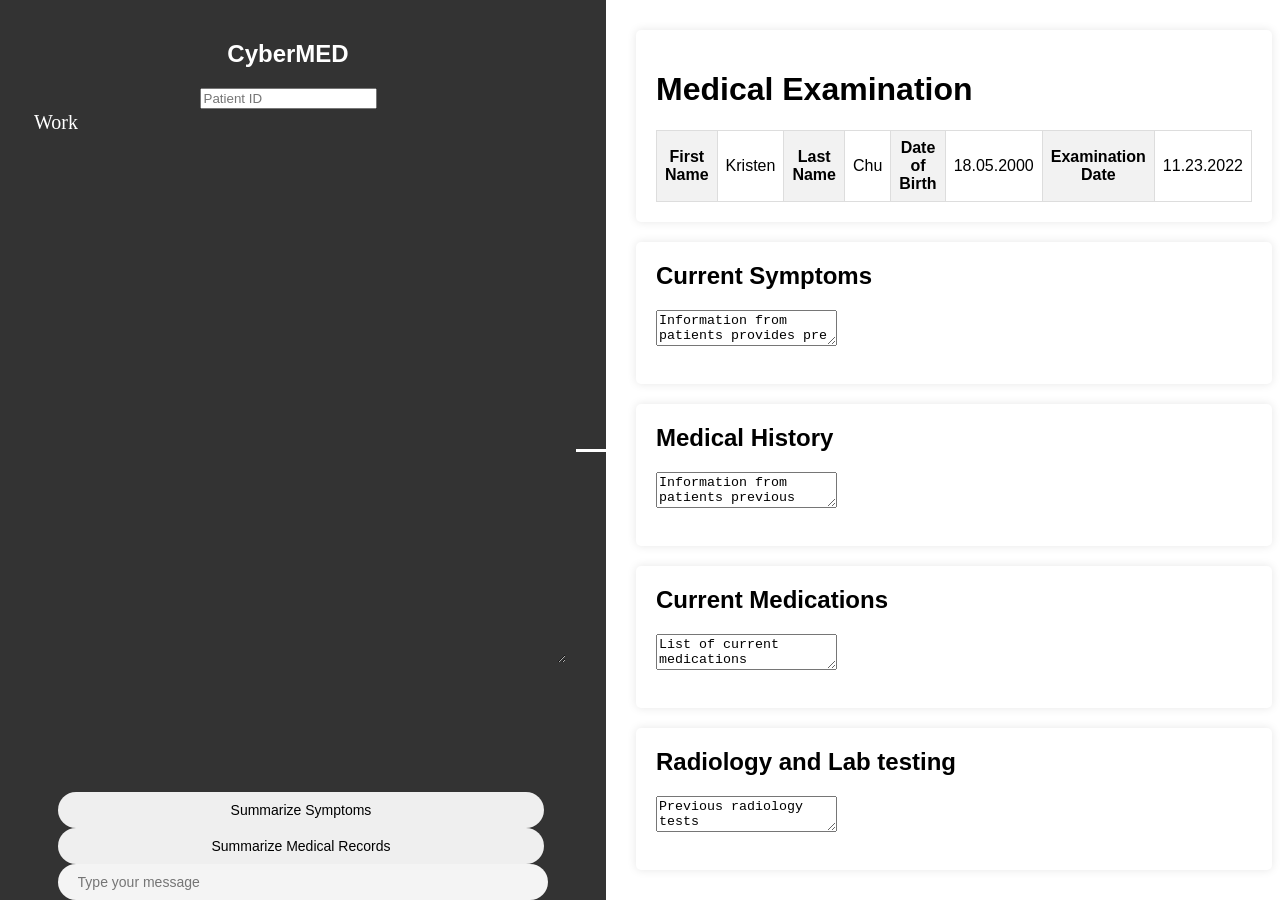
==== Frontend/CyberMED/main.html @ 1209b5ae "added patient ID" ====
<!DOCTYPE html>
<html lang="en">
<head>
    <meta charset="UTF-8">
    <meta name="viewport" content="width=device-width, initial-scale=1.0">
    <title>CyberMED</title>
    <link rel="stylesheet" href="style.css">
</head>
<body>
    <div class="sidebar">
        <div class="sidebar-content">
            <h2 class="sidebar-text">CyberMED</h2>
            <div><input type="text" placeholder="Patient ID"></div>
            <div id="tokenStream"><textarea>Work</textarea></div>
        </div>
        <div class="sidebar-functions">
            <button type="button">Summarize Symptoms</button>
        </div>
        <div class="sidebar-functions">
            <button type="button">Summarize Medical Records</button>
        </div>
        <div class="chat-area collapsed">
            <div class="chat-box">
                <form action="=/main.html" method="post" id="form">
                    <input type="text" id="chatInput" placeholder="Type your message">
                </form> 
            </div>
        </div>
    </div>
    <div class="toggle-btn" id="sidebar-toggle">
        <div class="toggle-icon"></div>
    </div>
    <div class="main-content">
        <div class="box">
        <h1>Medical Examination</h1>
        <table>
            <tr>
                <th>First Name</th>
                <td>Kristen</td>
                <th>Last Name</th>
                <td>Chu</td>
                <th>Date of Birth</th>
                <td>18.05.2000</td>
                <th>Examination Date</th>
                <td>11.23.2022</td>
            </tr>
        </table>
        </div>
        <div class="box">
            <h2>Current Symptoms</h2>
            <textarea id="patientInfo">Information from patients provides pre session appears here</textarea>
        </div>
        <div class="box">
            <h2>Medical History</h2>
            <textarea id="medHistory">Information from patients previous medical treatment</textarea>
        </div>
        <div class="box">
            <h2>Current Medications</h2>
            <textarea id="currentMedications">List of current medications
                1. Medication one
                2. medication two
                3. medication three
                4. medication four
                5. medication five
            </textarea>
        </div>
        <div class="box">
            <h2>Radiology and Lab testing</h2>
                <textarea id="Radiology">Previous radiology tests
                    1. Radology test preformed xxx 
                    Results: 
                    why: 
                </textarea>
        </div>    
    </div>
    <script src="script.js"></script>
</body>
</html>
---- Frontend/CyberMED/style.css ----
body {
    margin: 0;
    padding: 0;
    font-family: Arial, sans-serif;
    display: flex;
}

.container {
    display: flex;
    width: 100%;
    position: relative;
}
.sidebar {
    width: 45%;
    background-color: #333;
    color: #fff;
    transition: width 0.3s;
    display: flex;
    flex-direction: column;
    height: 100vh; /* Set the sidebar height to 100% of the viewport height */
}
.sidebar.collapsed .sidebar-text {
    visibility: hidden;
}
/* Styles for the buttons when sidebar is collapsed */
.sidebar.collapsed button {
    visibility: hidden;
}

.sidebar.collapsed {
    width: 0px;
}
.sidebar.collapsed textarea{
    visibility: hidden;
}

.toggle-btn {
    width: 60px;
    background-color: #333;
    color: #fff;
    cursor: pointer;
    display: flex;
    align-items: center;
    justify-content: center;
    transition: width 0.3s;
}

.toggle-icon {
    width: 30px;
    height: 3px;
    background-color: #fff;
    transition: width 0.3s;
}

.sidebar.collapsed .toggle-icon {
    width: 20px;
}

.sidebar-content {
    padding: 20px;
    flex-grow: 1;
}

.main-content {
    flex-grow: 1;
    padding: 20px;
    display: flex;
    flex-direction: column;
    justify-content: center; /* Vertically center the content in the main content area */
}

.box {
    flex-basis: calc(33.3333% - 20px); /* Adjust the width as needed */
    margin: 10px;
    padding: 20px;
    background-color: #fff;
    box-shadow: 0 0 10px rgba(0, 0, 0, 0.1);
    border-radius: 5px;
}

.box h2 {
    margin-top: 0;
}



.chat-box input[type="text"],
.chat-box button {
    padding: 10px;
    margin-left: 10%;
    border: none;
    border-radius: 30px;
    font-size: 14px;
    outline: none;
    width: 80%;
}


.chat-box input[type="text"] {
    flex-grow: 1;
    margin-right: 10px;
    background-color: #f4f4f4;
    color: #333;
    padding-left: 20px;
}

.chat-box button {
    background-color: #0084ff;
    color: #fff;
    cursor: pointer;
    transition: background-color 0.2s;
    border-radius: 50%;
    width: 30px;
    height: 30px;
    display: flex;
    align-items: center;
    justify-content: center;
}

.chat-box button:hover {
    background-color: #0060d0;
}
.sidebar-functions button {
    padding: 10px;
    margin-left: 10%;
    border: none;
    border-radius: 30px;
    font-size: 14px;
    outline: none;
    width: 84.5%;
}

table { width: 100%; border-collapse: collapse; }
    th, td { border: 1px solid #ddd; padding: 8px; }
    th { background-color: #f2f2f2; }


.sidebar-content{
    display: flex;
    flex-direction: column;
    align-items: center;
} 
.sidebar textarea{
    height: 550px;
    background-color: #333;
    color: white;
    border:  #333;  
    margin-left: 22px;
    width: 530px;
    font-size: 20px;
    font-family: 'Times New Roman', Times, serif;
}
.siderbar #ghost{
    visibility: hidden;
}
.sidebar.collapsed #ghost{
    visibility: hidden;
}
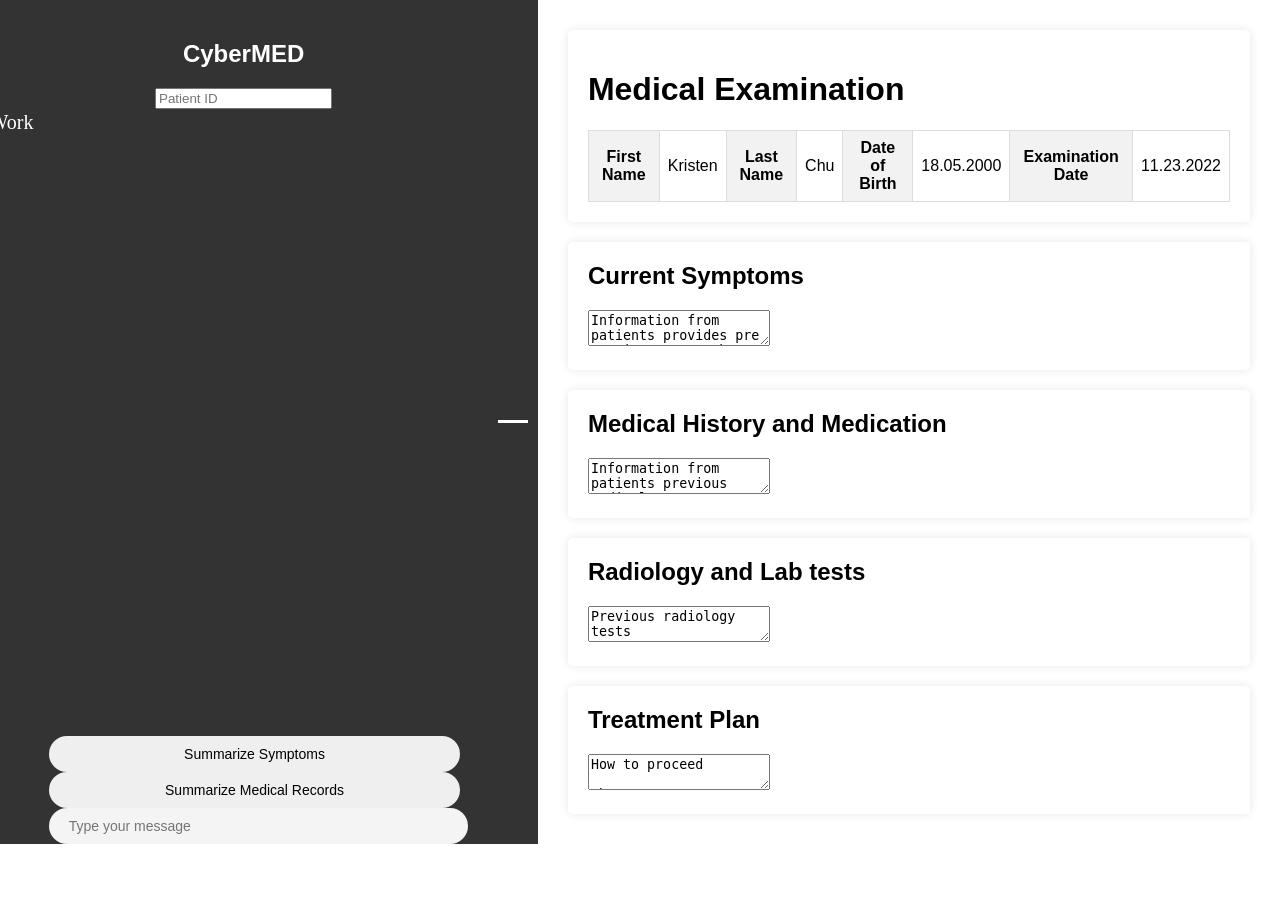
==== commit 3d927b41: "Added Treatment Plan'" ====
--- a/Frontend/CyberMED/main.html
+++ b/Frontend/CyberMED/main.html
@@ -51,24 +51,23 @@
             <textarea id="patientInfo">Information from patients provides pre session appears here</textarea>
         </div>
         <div class="box">
-            <h2>Medical History</h2>
+            <h2>Medical History and Medication</h2>
             <textarea id="medHistory">Information from patients previous medical treatment</textarea>
         </div>
         <div class="box">
-            <h2>Current Medications</h2>
-            <textarea id="currentMedications">List of current medications
-                1. Medication one
-                2. medication two
-                3. medication three
-                4. medication four
+            <h2>Radiology and Lab tests</h2>
+            <textarea id="currentMedications">Previous radiology tests
+                1. Radology test preformed xxx 
+                Results: 
+                why: 
                 5. medication five
             </textarea>
         </div>
         <div class="box">
-            <h2>Radiology and Lab testing</h2>
-                <textarea id="Radiology">Previous radiology tests
-                    1. Radology test preformed xxx 
-                    Results: 
+            <h2>Treatment Plan</h2>
+                <textarea id="Radiology">How to proceed
+                    what:
+                    when:
                     why: 
                 </textarea>
         </div>    
--- a/Frontend/CyberMED/style.css
+++ b/Frontend/CyberMED/style.css
@@ -17,7 +17,8 @@
     transition: width 0.3s;
     display: flex;
     flex-direction: column;
-    height: 100vh; /* Set the sidebar height to 100% of the viewport height */
+    height: 100hz; /* Set the sidebar height to 100% of the viewport height */
+    overflow-y: auto;
 }
 .sidebar.collapsed .sidebar-text {
     visibility: hidden;
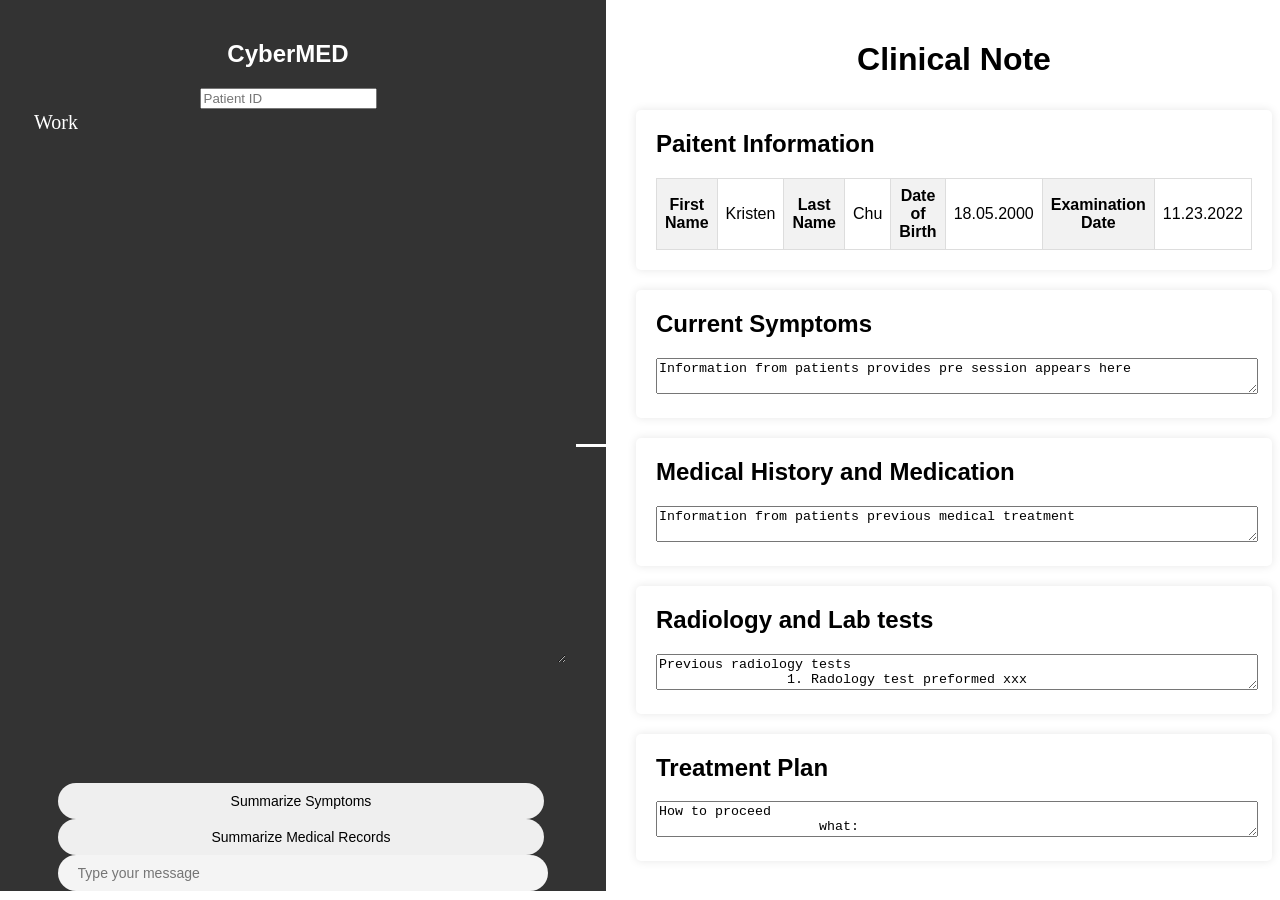
==== commit 33bd9529: "Changed Front end clinical note format" ====
--- a/Frontend/CyberMED/main.html
+++ b/Frontend/CyberMED/main.html
@@ -31,8 +31,9 @@
         <div class="toggle-icon"></div>
     </div>
     <div class="main-content">
+        <h1 id="header">Clinical Note</h1>
         <div class="box">
-        <h1>Medical Examination</h1>
+        <h2>Paitent Information</h2>
         <table>
             <tr>
                 <th>First Name</th>
@@ -48,15 +49,15 @@
         </div>
         <div class="box">
             <h2>Current Symptoms</h2>
-            <textarea id="patientInfo">Information from patients provides pre session appears here</textarea>
+            <textarea id="patientInfo" class="fillForms">Information from patients provides pre session appears here</textarea>
         </div>
         <div class="box">
             <h2>Medical History and Medication</h2>
-            <textarea id="medHistory">Information from patients previous medical treatment</textarea>
+            <textarea id="medHistory" class="fillForms">Information from patients previous medical treatment</textarea>
         </div>
         <div class="box">
             <h2>Radiology and Lab tests</h2>
-            <textarea id="currentMedications">Previous radiology tests
+            <textarea id="currentMedications" class="fillForms">Previous radiology tests
                 1. Radology test preformed xxx 
                 Results: 
                 why: 
@@ -65,7 +66,7 @@
         </div>
         <div class="box">
             <h2>Treatment Plan</h2>
-                <textarea id="Radiology">How to proceed
+                <textarea id="Radiology" class="fillForms">How to proceed
                     what:
                     when:
                     why: 
--- a/Frontend/CyberMED/style.css
+++ b/Frontend/CyberMED/style.css
@@ -18,7 +18,9 @@
     display: flex;
     flex-direction: column;
     height: 100hz; /* Set the sidebar height to 100% of the viewport height */
-    overflow-y: auto;
+}
+h1 {
+    justify-content: center;
 }
 .sidebar.collapsed .sidebar-text {
     visibility: hidden;
@@ -56,10 +58,15 @@
 .sidebar.collapsed .toggle-icon {
     width: 20px;
 }
-
+.sidebar.collapsed input {
+    visibility: hidden;
+}
 .sidebar-content {
     padding: 20px;
     flex-grow: 1;
+}
+#header{
+    text-align: center;
 }
 
 .main-content {
@@ -83,6 +90,9 @@
     margin-top: 0;
 }
 
+.fillForms {
+    width: 100%;
+}
 
 
 .chat-box input[type="text"],
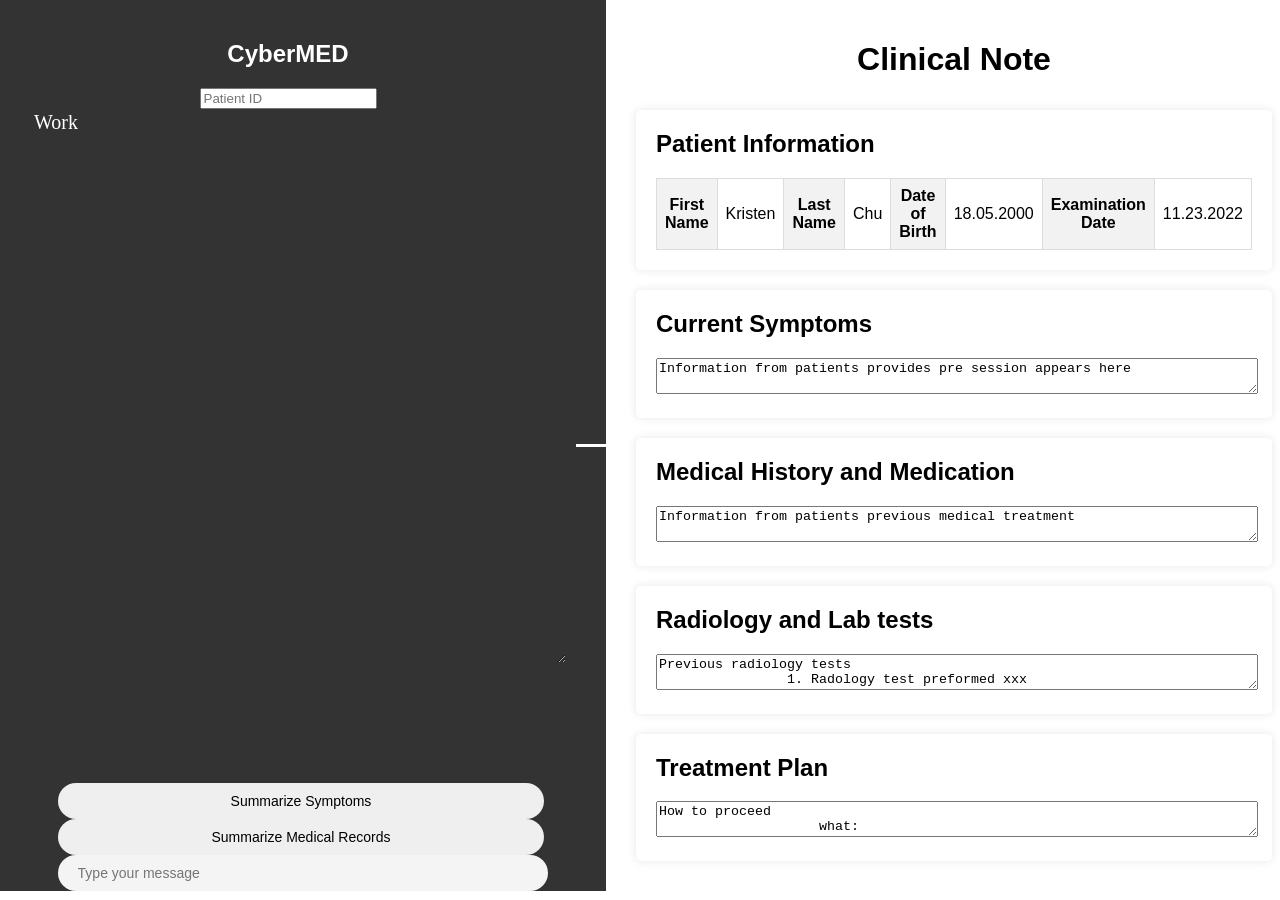
==== commit 2e636a9e: "Fixed spelling error" ====
--- a/Frontend/CyberMED/main.html
+++ b/Frontend/CyberMED/main.html
@@ -33,7 +33,7 @@
     <div class="main-content">
         <h1 id="header">Clinical Note</h1>
         <div class="box">
-        <h2>Paitent Information</h2>
+        <h2>Patient Information</h2>
         <table>
             <tr>
                 <th>First Name</th>
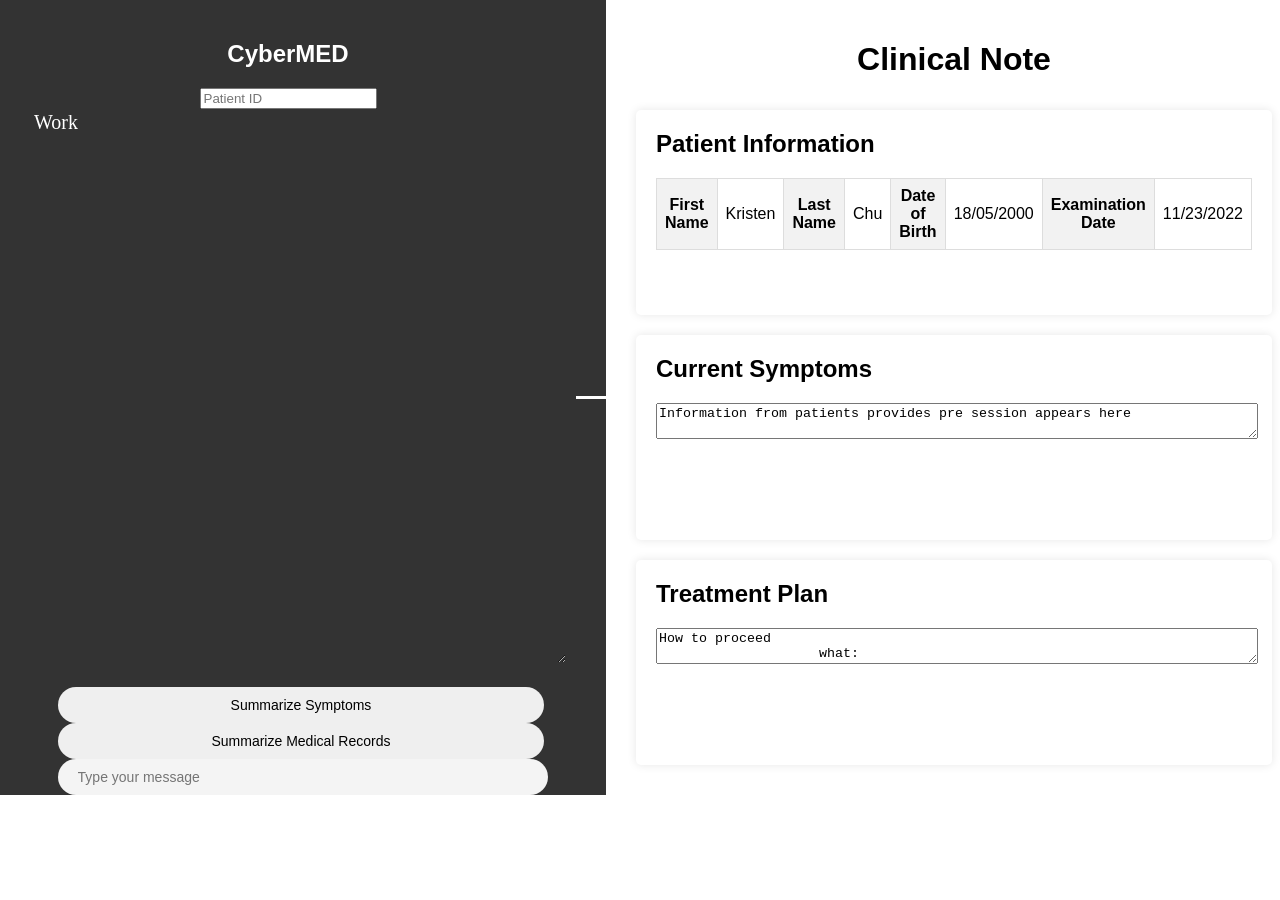
==== commit 87b1bc6e: "More focused" ====
--- a/Frontend/CyberMED/main.html
+++ b/Frontend/CyberMED/main.html
@@ -41,28 +41,15 @@
                 <th>Last Name</th>
                 <td>Chu</td>
                 <th>Date of Birth</th>
-                <td>18.05.2000</td>
+                <td>18/05/2000</td>
                 <th>Examination Date</th>
-                <td>11.23.2022</td>
+                <td>11/23/2022</td>
             </tr>
         </table>
         </div>
         <div class="box">
             <h2>Current Symptoms</h2>
             <textarea id="patientInfo" class="fillForms">Information from patients provides pre session appears here</textarea>
-        </div>
-        <div class="box">
-            <h2>Medical History and Medication</h2>
-            <textarea id="medHistory" class="fillForms">Information from patients previous medical treatment</textarea>
-        </div>
-        <div class="box">
-            <h2>Radiology and Lab tests</h2>
-            <textarea id="currentMedications" class="fillForms">Previous radiology tests
-                1. Radology test preformed xxx 
-                Results: 
-                why: 
-                5. medication five
-            </textarea>
         </div>
         <div class="box">
             <h2>Treatment Plan</h2>
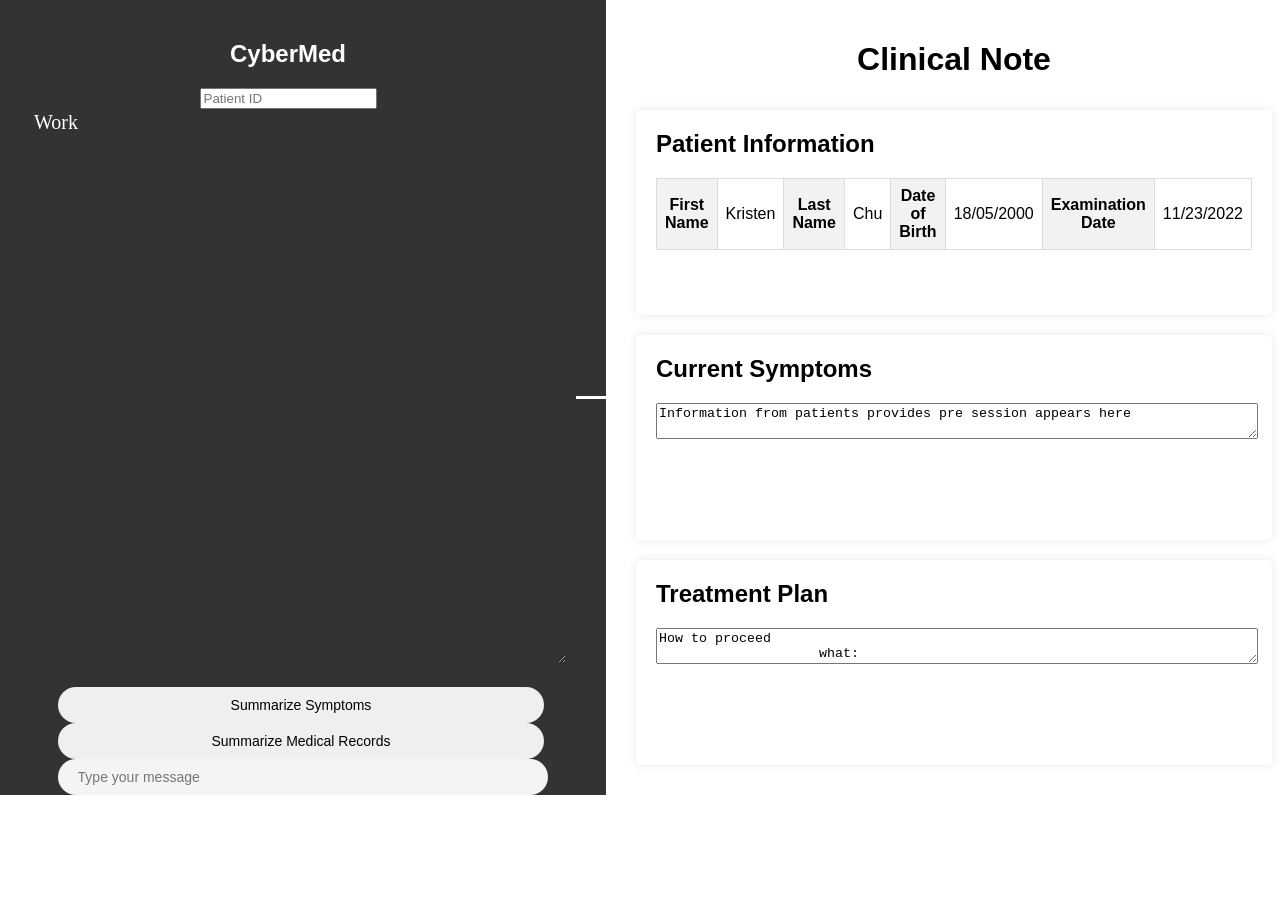
==== commit c224dba9: "Added a link to the home page" ====
--- a/Frontend/CyberMED/main.html
+++ b/Frontend/CyberMED/main.html
@@ -3,13 +3,13 @@
 <head>
     <meta charset="UTF-8">
     <meta name="viewport" content="width=device-width, initial-scale=1.0">
-    <title>CyberMED</title>
+    <title>CyberMed</title>
     <link rel="stylesheet" href="style.css">
 </head>
 <body>
     <div class="sidebar">
         <div class="sidebar-content">
-            <h2 class="sidebar-text">CyberMED</h2>
+            <h2 class="sidebar-text"><a class="cybermed-header" href="../html5up-hyperspace/index.html">CyberMed</a></h2>
             <div><input type="text" placeholder="Patient ID"></div>
             <div id="tokenStream"><textarea>Work</textarea></div>
         </div>
@@ -62,4 +62,4 @@
     </div>
     <script src="script.js"></script>
 </body>
-</html>
+</html>
--- a/Frontend/CyberMED/style.css
+++ b/Frontend/CyberMED/style.css
@@ -168,3 +168,7 @@
     visibility: hidden;
 }
 
+.cybermed-header {
+    color: white;
+    text-decoration: none;
+}
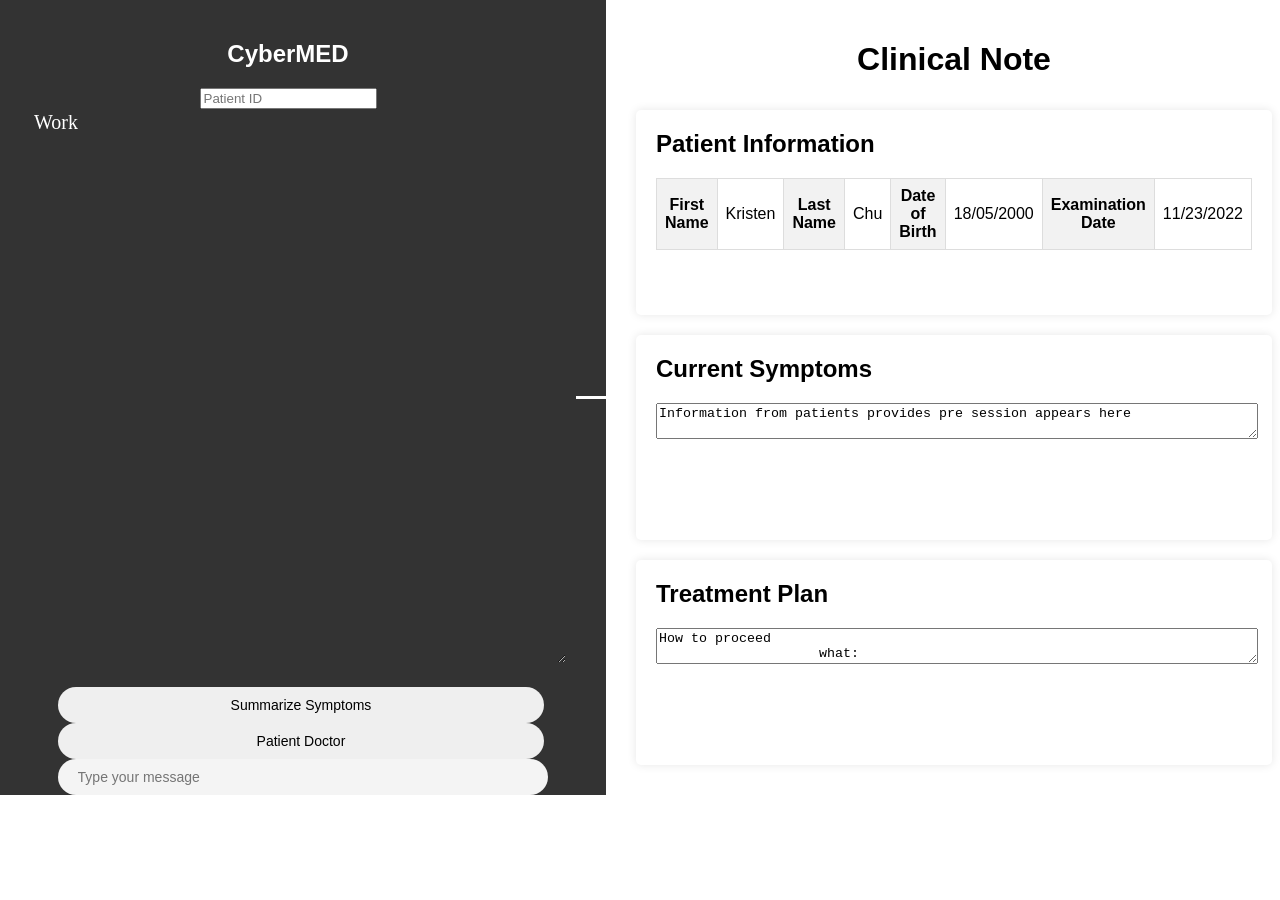
==== commit 6a147b3d: "Changed Patient Doctor Button" ====
--- a/Frontend/CyberMED/main.html
+++ b/Frontend/CyberMED/main.html
@@ -3,13 +3,13 @@
 <head>
     <meta charset="UTF-8">
     <meta name="viewport" content="width=device-width, initial-scale=1.0">
-    <title>CyberMed</title>
+    <title>CyberMED</title>
     <link rel="stylesheet" href="style.css">
 </head>
 <body>
     <div class="sidebar">
         <div class="sidebar-content">
-            <h2 class="sidebar-text"><a class="cybermed-header" href="../html5up-hyperspace/index.html">CyberMed</a></h2>
+            <h2 class="sidebar-text">CyberMED</h2>
             <div><input type="text" placeholder="Patient ID"></div>
             <div id="tokenStream"><textarea>Work</textarea></div>
         </div>
@@ -17,7 +17,7 @@
             <button type="button">Summarize Symptoms</button>
         </div>
         <div class="sidebar-functions">
-            <button type="button">Summarize Medical Records</button>
+            <button type="button">Patient Doctor</button>
         </div>
         <div class="chat-area collapsed">
             <div class="chat-box">
@@ -62,4 +62,4 @@
     </div>
     <script src="script.js"></script>
 </body>
-</html>+</html>
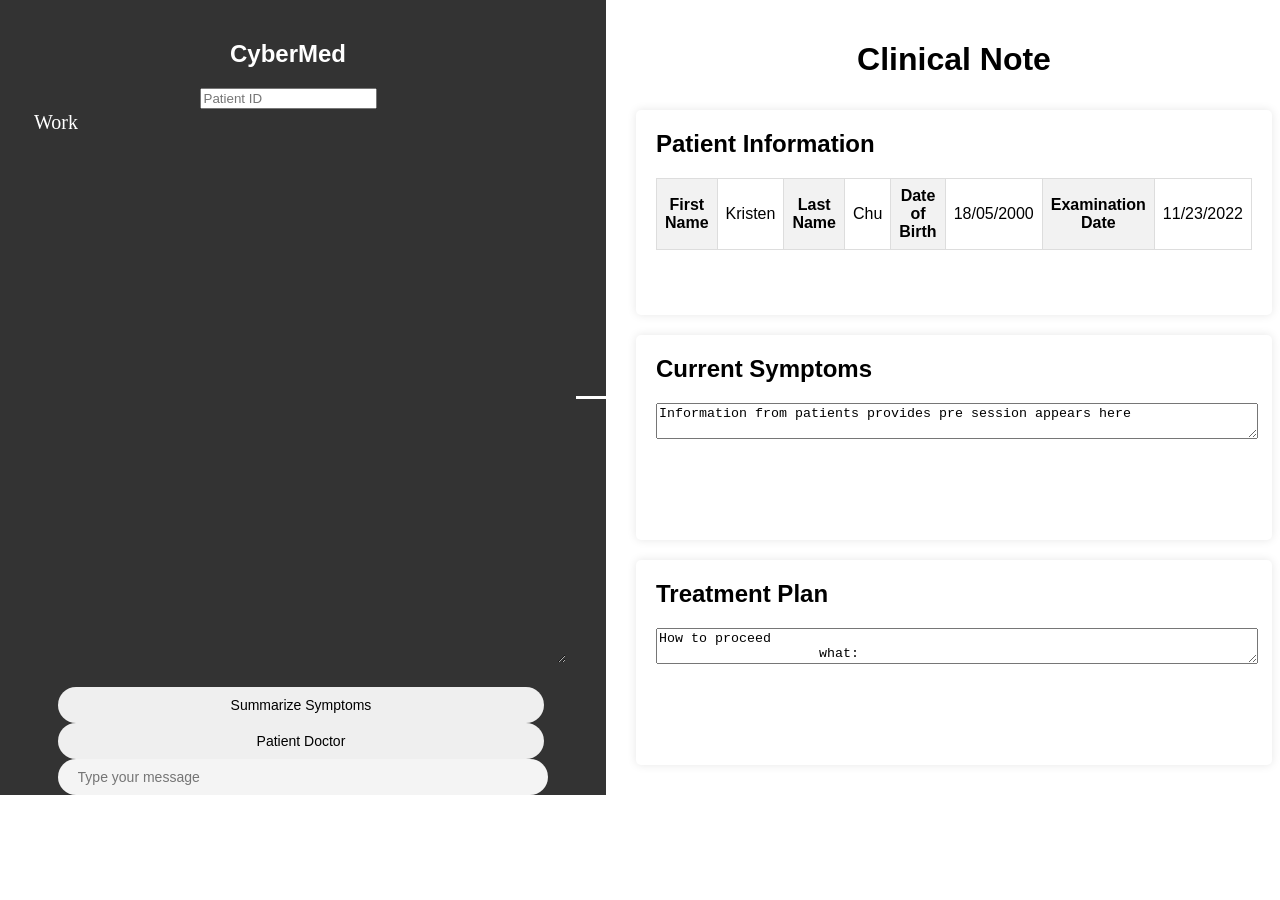
==== commit 1a2de49e: "Added link to return to the homepage" ====
--- a/Frontend/CyberMED/main.html
+++ b/Frontend/CyberMED/main.html
@@ -3,13 +3,13 @@
 <head>
     <meta charset="UTF-8">
     <meta name="viewport" content="width=device-width, initial-scale=1.0">
-    <title>CyberMED</title>
+    <title>CyberMed</title>
     <link rel="stylesheet" href="style.css">
 </head>
 <body>
     <div class="sidebar">
         <div class="sidebar-content">
-            <h2 class="sidebar-text">CyberMED</h2>
+            <h2 class="sidebar-text"><a class="cybermed-header" href="../html5up-hyperspace/index.html">CyberMed</a></h2>
             <div><input type="text" placeholder="Patient ID"></div>
             <div id="tokenStream"><textarea>Work</textarea></div>
         </div>
